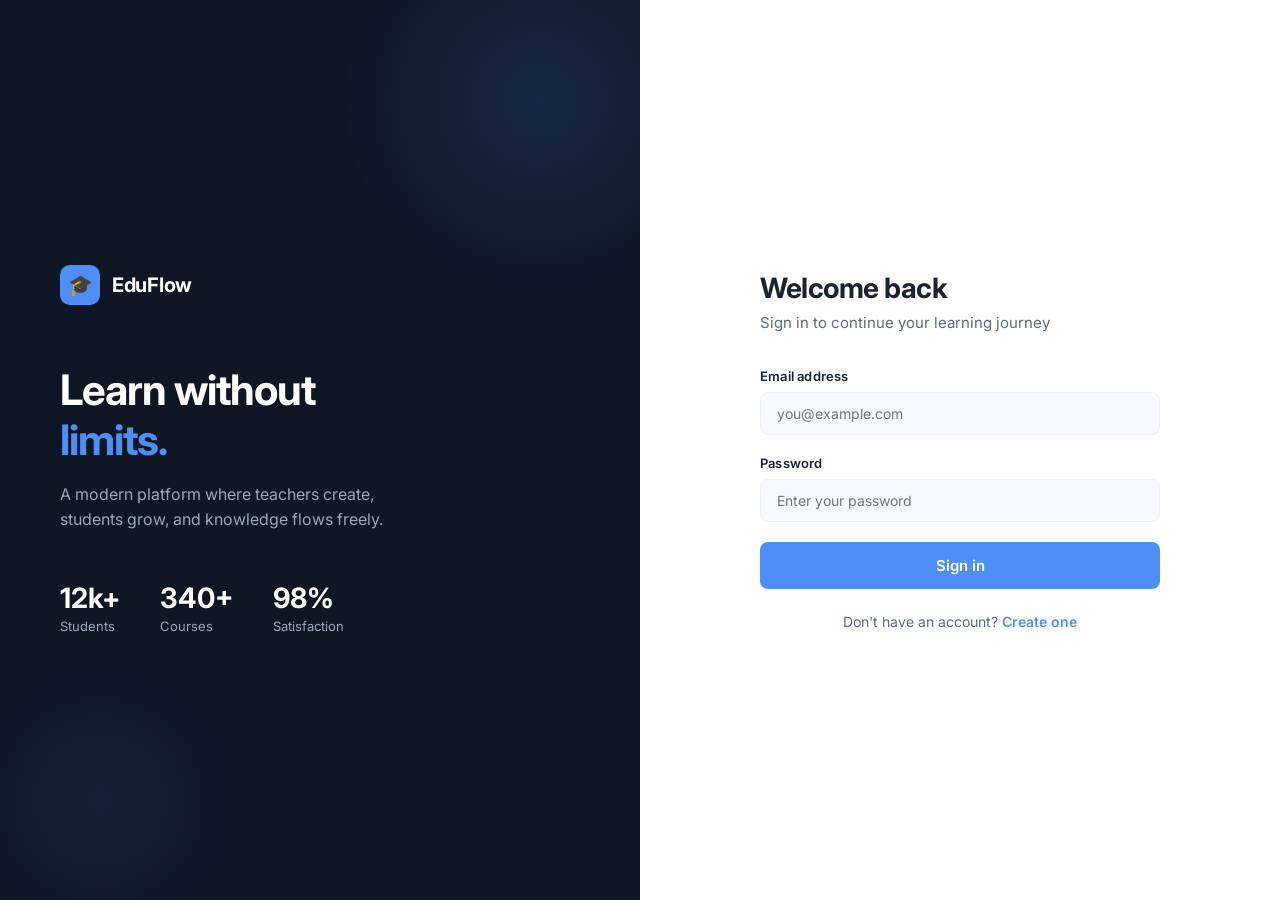
==== static/index.html @ cb85c4d3 "Initial commit: EduFlow backend + frontend" ====
<!DOCTYPE html>
<html lang="en">
<head>
  <meta charset="UTF-8">
  <meta name="viewport" content="width=device-width, initial-scale=1.0">
  <title>EduFlow — Sign In</title>
  <link rel="stylesheet" href="style.css">
</head>
<body>
  <div class="auth-page">
    <div class="auth-left">
      <div class="auth-logo">
        <div class="auth-logo-icon">🎓</div>
        <span class="auth-logo-text">EduFlow</span>
      </div>
      <div class="auth-headline">
        <h1>Learn without<br><span>limits.</span></h1>
        <p>A modern platform where teachers create, students grow, and knowledge flows freely.</p>
      </div>
      <div class="auth-stats">
        <div class="auth-stat">
          <strong>12k+</strong>
          <span>Students</span>
        </div>
        <div class="auth-stat">
          <strong>340+</strong>
          <span>Courses</span>
        </div>
        <div class="auth-stat">
          <strong>98%</strong>
          <span>Satisfaction</span>
        </div>
      </div>
    </div>
    <div class="auth-right">
      <div class="auth-form-container">
        <h2>Welcome back</h2>
        <p>Sign in to continue your learning journey</p>
        <div class="alert alert-error" id="error-msg"></div>
        <div class="form-group">
          <label>Email address</label>
          <input type="email" id="email" placeholder="you@example.com">
        </div>
        <div class="form-group">
          <label>Password</label>
          <input type="password" id="password" placeholder="Enter your password">
        </div>
        <button class="btn btn-primary" id="login-btn" onclick="login()">
          Sign in
        </button>
        <div class="auth-switch">
          Don't have an account? <a href="register.html">Create one</a>
        </div>
      </div>
    </div>
  </div>

  <script>
    if (localStorage.getItem('token')) {
      window.location.href = 'dashboard.html';
    }

    async function login() {
      const btn = document.getElementById('login-btn');
      const error = document.getElementById('error-msg');
      const email = document.getElementById('email').value.trim();
      const password = document.getElementById('password').value;

      if (!email || !password) {
        showError('Please fill in all fields');
        return;
      }

      btn.innerHTML = '<span class="spinner"></span>';
      btn.disabled = true;
      error.classList.remove('show');

      try {
        const res = await fetch('/api/login', {
          method: 'POST',
          headers: { 'Content-Type': 'application/json' },
          body: JSON.stringify({ email, password })
        });

        const data = await res.json();

        if (!res.ok) {
          showError('Invalid email or password');
          return;
        }

        localStorage.setItem('token', data.token);

        const payload = JSON.parse(atob(data.token.split('.')[1]));
        localStorage.setItem('role', payload.role);
        localStorage.setItem('userId', payload.userId);

        window.location.href = 'dashboard.html';
      } catch (err) {
        showError('Something went wrong. Try again.');
      } finally {
        btn.innerHTML = 'Sign in';
        btn.disabled = false;
      }
    }

    function showError(msg) {
      const error = document.getElementById('error-msg');
      error.textContent = msg;
      error.classList.add('show');
    }

    document.addEventListener('keydown', e => {
      if (e.key === 'Enter') login();
    });
  </script>
</body>
</html>
---- static/style.css ----
@import url('https://fonts.googleapis.com/css2?family=Inter:wght@300;400;500;600;700&display=swap');

* {
  margin: 0;
  padding: 0;
  box-sizing: border-box;
}

:root {
  --navy: #0F1623;
  --navy-light: #1A2332;
  --navy-border: #243044;
  --blue: #4F8EF7;
  --blue-dark: #3A7AE4;
  --blue-glow: rgba(79, 142, 247, 0.15);
  --white: #FFFFFF;
  --gray-100: #F7F9FC;
  --gray-200: #EEF2F7;
  --gray-400: #9BA8BB;
  --gray-600: #5A6A82;
  --gray-800: #2D3748;
  --green: #22C55E;
  --red: #EF4444;
  --amber: #F59E0B;
  --text-primary: #1A2332;
  --text-secondary: #5A6A82;
  --radius: 12px;
  --radius-sm: 8px;
  --shadow: 0 4px 24px rgba(15, 22, 35, 0.08);
  --shadow-lg: 0 8px 40px rgba(15, 22, 35, 0.14);
}

body {
  font-family: 'Inter', sans-serif;
  background: var(--gray-100);
  color: var(--text-primary);
  min-height: 100vh;
}

/* ── AUTH PAGES ── */
.auth-page {
  min-height: 100vh;
  display: grid;
  grid-template-columns: 1fr 1fr;
}

.auth-left {
  background: var(--navy);
  display: flex;
  flex-direction: column;
  justify-content: center;
  padding: 60px;
  position: relative;
  overflow: hidden;
}

.auth-left::before {
  content: '';
  position: absolute;
  width: 400px;
  height: 400px;
  background: radial-gradient(circle, rgba(79,142,247,0.15) 0%, transparent 70%);
  top: -100px;
  right: -100px;
  border-radius: 50%;
}

.auth-left::after {
  content: '';
  position: absolute;
  width: 300px;
  height: 300px;
  background: radial-gradient(circle, rgba(79,142,247,0.08) 0%, transparent 70%);
  bottom: -50px;
  left: -50px;
  border-radius: 50%;
}

.auth-logo {
  display: flex;
  align-items: center;
  gap: 12px;
  margin-bottom: 60px;
  position: relative;
  z-index: 1;
}

.auth-logo-icon {
  width: 40px;
  height: 40px;
  background: var(--blue);
  border-radius: 10px;
  display: flex;
  align-items: center;
  justify-content: center;
  font-size: 20px;
}

.auth-logo-text {
  font-size: 20px;
  font-weight: 700;
  color: var(--white);
  letter-spacing: -0.3px;
}

.auth-headline {
  position: relative;
  z-index: 1;
}

.auth-headline h1 {
  font-size: 42px;
  font-weight: 700;
  color: var(--white);
  line-height: 1.2;
  letter-spacing: -1px;
  margin-bottom: 16px;
}

.auth-headline h1 span {
  color: var(--blue);
}

.auth-headline p {
  font-size: 16px;
  color: var(--gray-400);
  line-height: 1.6;
  max-width: 380px;
}

.auth-stats {
  display: flex;
  gap: 40px;
  margin-top: 48px;
  position: relative;
  z-index: 1;
}

.auth-stat strong {
  display: block;
  font-size: 28px;
  font-weight: 700;
  color: var(--white);
}

.auth-stat span {
  font-size: 13px;
  color: var(--gray-400);
}

.auth-right {
  display: flex;
  align-items: center;
  justify-content: center;
  padding: 60px;
  background: var(--white);
}

.auth-form-container {
  width: 100%;
  max-width: 400px;
}

.auth-form-container h2 {
  font-size: 28px;
  font-weight: 700;
  color: var(--text-primary);
  margin-bottom: 8px;
  letter-spacing: -0.5px;
}

.auth-form-container p {
  color: var(--text-secondary);
  margin-bottom: 36px;
  font-size: 15px;
}

.form-group {
  margin-bottom: 20px;
}

.form-group label {
  display: block;
  font-size: 13px;
  font-weight: 600;
  color: var(--text-primary);
  margin-bottom: 8px;
  letter-spacing: 0.2px;
}

.form-group input,
.form-group select,
.form-group textarea {
  width: 100%;
  padding: 12px 16px;
  border: 1.5px solid var(--gray-200);
  border-radius: var(--radius-sm);
  font-family: 'Inter', sans-serif;
  font-size: 14px;
  color: var(--text-primary);
  background: var(--gray-100);
  transition: all 0.2s;
  outline: none;
}

.form-group input:focus,
.form-group select:focus,
.form-group textarea:focus {
  border-color: var(--blue);
  background: var(--white);
  box-shadow: 0 0 0 3px var(--blue-glow);
}

.form-group textarea {
  resize: vertical;
  min-height: 100px;
}

.btn {
  display: inline-flex;
  align-items: center;
  justify-content: center;
  gap: 8px;
  padding: 12px 24px;
  border-radius: var(--radius-sm);
  font-family: 'Inter', sans-serif;
  font-size: 14px;
  font-weight: 600;
  cursor: pointer;
  transition: all 0.2s;
  border: none;
  text-decoration: none;
}

.btn-primary {
  background: var(--blue);
  color: var(--white);
  width: 100%;
  padding: 14px;
  font-size: 15px;
}

.btn-primary:hover {
  background: var(--blue-dark);
  transform: translateY(-1px);
  box-shadow: 0 4px 16px rgba(79, 142, 247, 0.4);
}

.btn-secondary {
  background: var(--gray-200);
  color: var(--text-primary);
}

.btn-secondary:hover {
  background: var(--gray-400);
  color: var(--white);
}

.btn-danger {
  background: var(--red);
  color: var(--white);
}

.auth-switch {
  text-align: center;
  margin-top: 24px;
  font-size: 14px;
  color: var(--text-secondary);
}

.auth-switch a {
  color: var(--blue);
  font-weight: 600;
  text-decoration: none;
}

.alert {
  padding: 12px 16px;
  border-radius: var(--radius-sm);
  font-size: 14px;
  margin-bottom: 20px;
  display: none;
}

.alert.show { display: block; }
.alert-error { background: #FEF2F2; color: var(--red); border: 1px solid #FECACA; }
.alert-success { background: #F0FDF4; color: #16A34A; border: 1px solid #BBF7D0; }

/* ── APP LAYOUT ── */
.app {
  min-height: 100vh;
}

/* ── SIDEBAR ── */
.sidebar {
  background: var(--navy);
  display: flex;
  flex-direction: column;
  padding: 24px 0;
  position: fixed;
  width: 260px;
  height: 100vh;
  overflow-y: auto;
}

.sidebar-logo {
  display: flex;
  align-items: center;
  gap: 12px;
  padding: 0 24px 32px;
  border-bottom: 1px solid var(--navy-border);
}

.sidebar-logo-icon {
  width: 36px;
  height: 36px;
  background: var(--blue);
  border-radius: 8px;
  display: flex;
  align-items: center;
  justify-content: center;
  font-size: 18px;
  flex-shrink: 0;
}

.sidebar-logo-text {
  font-size: 16px;
  font-weight: 700;
  color: var(--white);
  letter-spacing: -0.3px;
}

.sidebar-nav {
  padding: 24px 12px;
  flex: 1;
}

.nav-label {
  font-size: 10px;
  font-weight: 700;
  text-transform: uppercase;
  letter-spacing: 1.2px;
  color: var(--gray-600);
  padding: 0 12px;
  margin-bottom: 8px;
  margin-top: 20px;
}

.nav-label:first-child { margin-top: 0; }

.nav-item {
  display: flex;
  align-items: center;
  gap: 12px;
  padding: 11px 12px;
  border-radius: var(--radius-sm);
  color: var(--gray-400);
  text-decoration: none;
  font-size: 14px;
  font-weight: 500;
  transition: all 0.15s;
  cursor: pointer;
  border: none;
  background: none;
  width: 100%;
  text-align: left;
}

.nav-item:hover {
  background: var(--navy-light);
  color: var(--white);
}

.nav-item.active {
  background: var(--blue-glow);
  color: var(--blue);
}

.nav-item .nav-icon {
  width: 18px;
  text-align: center;
  font-size: 16px;
}

.sidebar-user {
  padding: 16px 24px;
  border-top: 1px solid var(--navy-border);
  display: flex;
  align-items: center;
  gap: 12px;
}

.user-avatar {
  width: 36px;
  height: 36px;
  border-radius: 50%;
  background: var(--blue);
  display: flex;
  align-items: center;
  justify-content: center;
  font-size: 14px;
  font-weight: 700;
  color: var(--white);
  flex-shrink: 0;
}

.user-info { flex: 1; min-width: 0; }

.user-name {
  font-size: 13px;
  font-weight: 600;
  color: var(--white);
  white-space: nowrap;
  overflow: hidden;
  text-overflow: ellipsis;
}

.user-role {
  font-size: 11px;
  color: var(--gray-400);
  text-transform: capitalize;
}

.logout-btn {
  background: none;
  border: none;
  color: var(--gray-600);
  cursor: pointer;
  padding: 4px;
  font-size: 16px;
  transition: color 0.15s;
}

.logout-btn:hover { color: var(--red); }

/* ── MAIN CONTENT ── */
.main {
  margin-left: 260px;
  padding: 32px;
  min-height: 100vh;
}

.page-header {
  margin-bottom: 32px;
}

.page-header h1 {
  font-size: 26px;
  font-weight: 700;
  color: var(--text-primary);
  letter-spacing: -0.5px;
}

.page-header p {
  color: var(--text-secondary);
  font-size: 14px;
  margin-top: 4px;
}

/* ── WELCOME CARD ── */
.welcome-card {
  background: linear-gradient(135deg, var(--navy) 0%, #1E3A5F 50%, #1A2D4A 100%);
  border-radius: var(--radius);
  padding: 36px;
  margin-bottom: 32px;
  position: relative;
  overflow: hidden;
}

.welcome-card::before {
  content: '';
  position: absolute;
  width: 300px;
  height: 300px;
  background: radial-gradient(circle, rgba(79,142,247,0.2) 0%, transparent 70%);
  top: -80px;
  right: -80px;
}

.welcome-card::after {
  content: '';
  position: absolute;
  width: 200px;
  height: 200px;
  background: radial-gradient(circle, rgba(79,142,247,0.1) 0%, transparent 70%);
  bottom: -40px;
  left: 200px;
}

.welcome-card h2 {
  font-size: 24px;
  font-weight: 700;
  color: var(--white);
  margin-bottom: 8px;
  position: relative;
  z-index: 1;
}

.welcome-card p {
  color: var(--gray-400);
  font-size: 14px;
  position: relative;
  z-index: 1;
}

/* ── STATS ROW ── */
.stats-row {
  display: grid;
  grid-template-columns: repeat(3, 1fr);
  gap: 16px;
  margin-bottom: 32px;
}

.stat-card {
  background: var(--white);
  border-radius: var(--radius);
  padding: 24px;
  box-shadow: var(--shadow);
  display: flex;
  align-items: center;
  gap: 16px;
}

.stat-icon {
  width: 48px;
  height: 48px;
  border-radius: 12px;
  display: flex;
  align-items: center;
  justify-content: center;
  font-size: 22px;
  flex-shrink: 0;
}

.stat-icon.blue { background: var(--blue-glow); }
.stat-icon.green { background: rgba(34,197,94,0.1); }
.stat-icon.amber { background: rgba(245,158,11,0.1); }

.stat-info strong {
  display: block;
  font-size: 26px;
  font-weight: 700;
  color: var(--text-primary);
  letter-spacing: -0.5px;
}

.stat-info span {
  font-size: 13px;
  color: var(--text-secondary);
}

/* ── CARDS GRID ── */
.section-header {
  display: flex;
  align-items: center;
  justify-content: space-between;
  margin-bottom: 16px;
}

.section-header h3 {
  font-size: 16px;
  font-weight: 700;
  color: var(--text-primary);
}

.cards-grid {
  display: grid;
  grid-template-columns: repeat(auto-fill, minmax(280px, 1fr));
  gap: 16px;
}

.card {
  background: var(--white);
  border-radius: var(--radius);
  padding: 24px;
  box-shadow: var(--shadow);
  transition: all 0.2s;
  cursor: pointer;
  border: 1.5px solid transparent;
}

.card:hover {
  transform: translateY(-2px);
  box-shadow: var(--shadow-lg);
  border-color: var(--blue);
}

.card-badge {
  display: inline-flex;
  align-items: center;
  gap: 6px;
  padding: 4px 10px;
  border-radius: 20px;
  font-size: 11px;
  font-weight: 600;
  margin-bottom: 14px;
}

.badge-blue { background: var(--blue-glow); color: var(--blue); }
.badge-green { background: rgba(34,197,94,0.1); color: #16A34A; }
.badge-amber { background: rgba(245,158,11,0.1); color: #B45309; }

.card h4 {
  font-size: 16px;
  font-weight: 700;
  color: var(--text-primary);
  margin-bottom: 8px;
  letter-spacing: -0.2px;
}

.card p {
  font-size: 13px;
  color: var(--text-secondary);
  line-height: 1.5;
  margin-bottom: 16px;
}

.card-footer {
  display: flex;
  align-items: center;
  justify-content: space-between;
  padding-top: 16px;
  border-top: 1px solid var(--gray-200);
  font-size: 12px;
  color: var(--text-secondary);
}

/* ── MODAL ── */
.modal-overlay {
  position: fixed;
  inset: 0;
  background: rgba(15, 22, 35, 0.6);
  display: flex;
  align-items: center;
  justify-content: center;
  z-index: 1000;
  opacity: 0;
  pointer-events: none;
  transition: opacity 0.2s;
  backdrop-filter: blur(4px);
}

.modal-overlay.show {
  opacity: 1;
  pointer-events: all;
}

.modal {
  background: var(--white);
  border-radius: var(--radius);
  padding: 32px;
  width: 90%;
  max-width: 480px;
  transform: translateY(16px);
  transition: transform 0.2s;
  box-shadow: var(--shadow-lg);
}

.modal-overlay.show .modal {
  transform: translateY(0);
}

.modal h3 {
  font-size: 20px;
  font-weight: 700;
  color: var(--text-primary);
  margin-bottom: 24px;
  letter-spacing: -0.3px;
}

.modal-actions {
  display: flex;
  gap: 12px;
  margin-top: 24px;
}

.modal-actions .btn { flex: 1; }

/* ── LESSONS & ASSIGNMENTS ── */
.list-item {
  background: var(--white);
  border-radius: var(--radius);
  padding: 20px 24px;
  margin-bottom: 12px;
  box-shadow: var(--shadow);
  display: flex;
  align-items: center;
  gap: 16px;
  transition: all 0.2s;
  cursor: pointer;
}

.list-item:hover {
  transform: translateX(4px);
  border-left: 3px solid var(--blue);
}

.list-number {
  width: 36px;
  height: 36px;
  background: var(--blue-glow);
  color: var(--blue);
  border-radius: 8px;
  display: flex;
  align-items: center;
  justify-content: center;
  font-size: 13px;
  font-weight: 700;
  flex-shrink: 0;
}

.list-info { flex: 1; }

.list-info h4 {
  font-size: 15px;
  font-weight: 600;
  color: var(--text-primary);
  margin-bottom: 4px;
}

.list-info p {
  font-size: 13px;
  color: var(--text-secondary);
}

.grade-badge {
  padding: 6px 14px;
  border-radius: 20px;
  font-size: 13px;
  font-weight: 700;
}

.grade-a { background: rgba(34,197,94,0.1); color: #16A34A; }
.grade-b { background: var(--blue-glow); color: var(--blue); }
.grade-c { background: rgba(245,158,11,0.1); color: #B45309; }
.grade-f { background: rgba(239,68,68,0.1); color: var(--red); }
.grade-pending { background: var(--gray-200); color: var(--gray-600); }

/* ── EMPTY STATE ── */
.empty-state {
  text-align: center;
  padding: 60px 20px;
  color: var(--text-secondary);
}

.empty-state .empty-icon {
  font-size: 48px;
  margin-bottom: 16px;
  opacity: 0.5;
}

.empty-state h4 {
  font-size: 16px;
  font-weight: 600;
  color: var(--text-primary);
  margin-bottom: 8px;
}

.empty-state p { font-size: 14px; }

/* ── TOAST ── */
.toast {
  position: fixed;
  bottom: 24px;
  right: 24px;
  background: var(--navy);
  color: var(--white);
  padding: 14px 20px;
  border-radius: var(--radius-sm);
  font-size: 14px;
  font-weight: 500;
  box-shadow: var(--shadow-lg);
  transform: translateY(80px);
  transition: transform 0.3s cubic-bezier(0.34, 1.56, 0.64, 1);
  z-index: 9999;
  display: flex;
  align-items: center;
  gap: 10px;
  max-width: 320px;
}

.toast.show { transform: translateY(0); }
.toast.success { border-left: 3px solid var(--green); }
.toast.error { border-left: 3px solid var(--red); }

/* ── LOADING ── */
.spinner {
  width: 20px;
  height: 20px;
  border: 2px solid rgba(255,255,255,0.3);
  border-top-color: var(--white);
  border-radius: 50%;
  animation: spin 0.7s linear infinite;
  display: inline-block;
}

@keyframes spin { to { transform: rotate(360deg); } }

/* ── RESPONSIVE ── */
@media (max-width: 768px) {
  .auth-page { grid-template-columns: 1fr; }
  .auth-left { display: none; }
  .app { grid-template-columns: 1fr; }
  .sidebar { display: none; }
  .main { margin-left: 0; padding: 20px; }
  .stats-row { grid-template-columns: 1fr; }
}
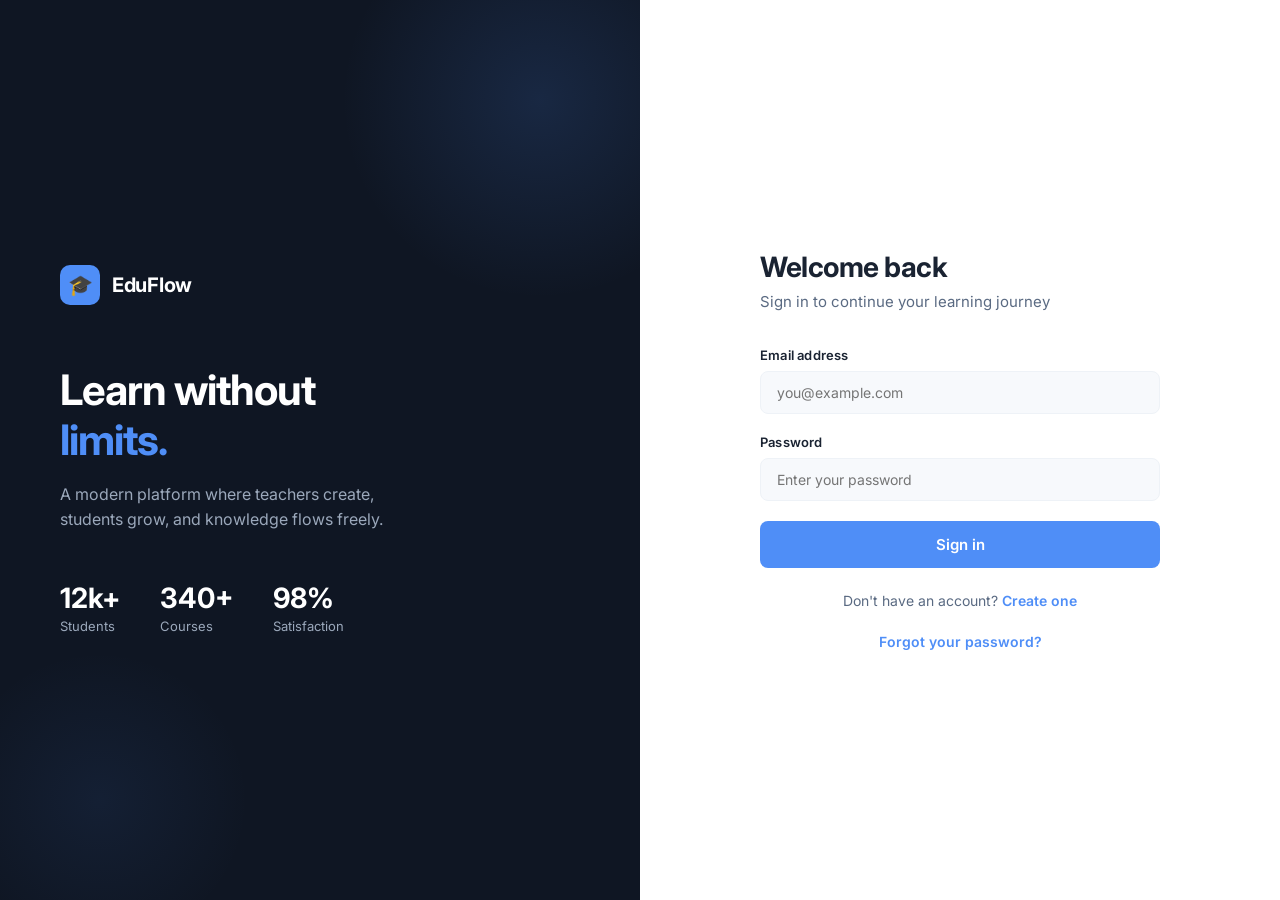
==== commit ea9e593a: "Add password reset frontend pages" ====
--- a/static/index.html
+++ b/static/index.html
@@ -50,6 +50,9 @@
         </button>
         <div class="auth-switch">
           Don't have an account? <a href="register.html">Create one</a>
+        </div>
+        <div class="auth-switch">
+          <a href="forgot-password.html">Forgot your password?</a>
         </div>
       </div>
     </div>
